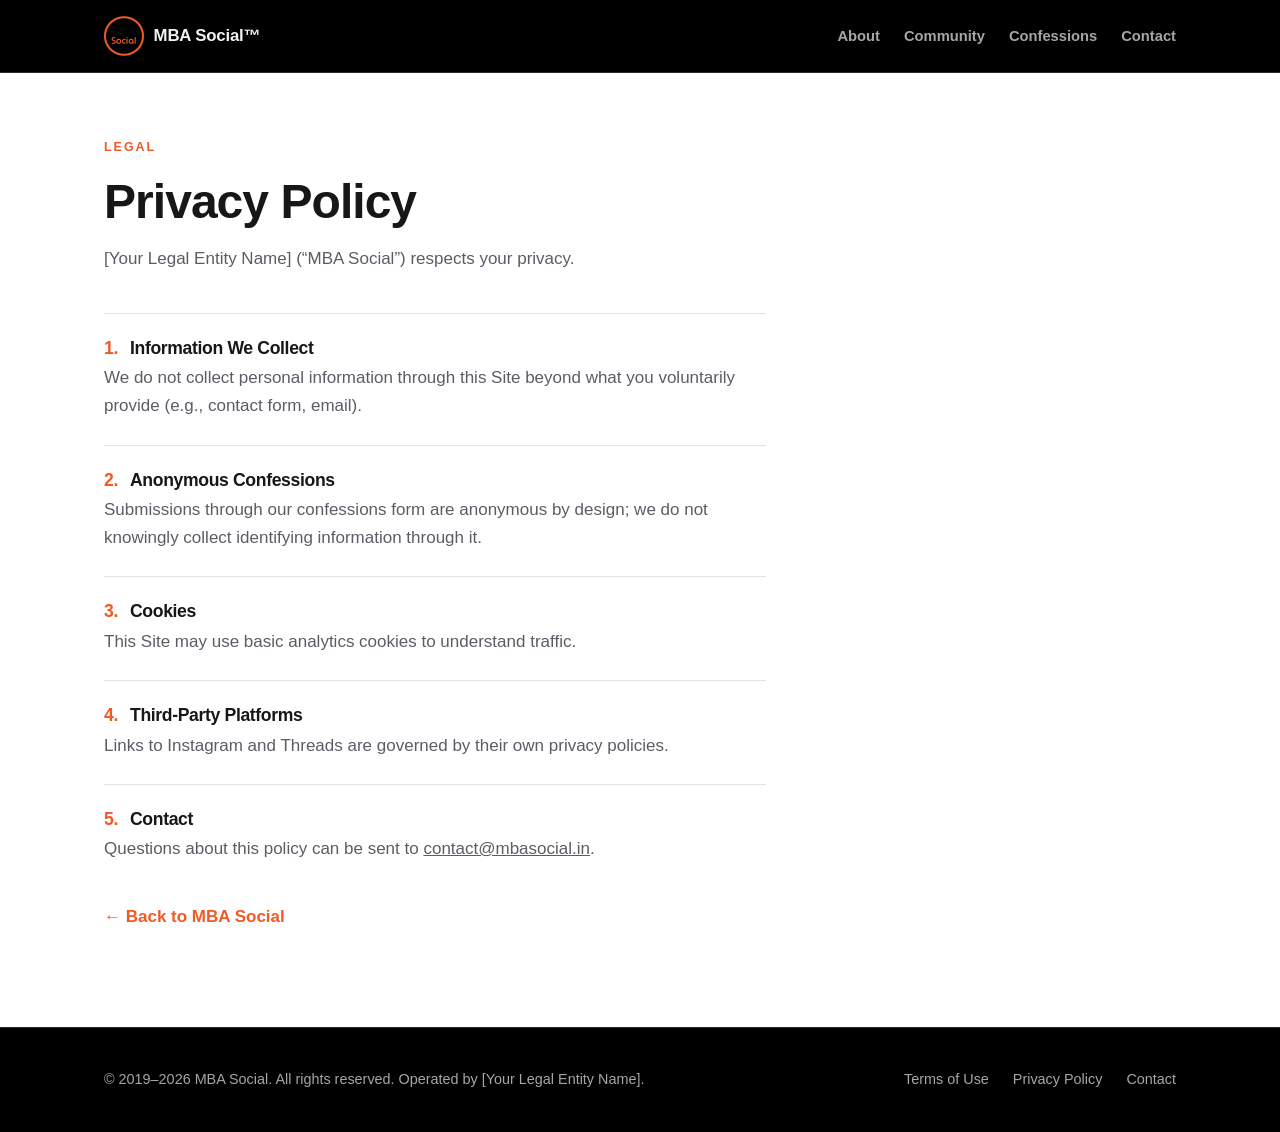
==== privacy.html @ 95b2dcb7 "Add MBA Social landing page, terms, and privacy pages Static site built from the MBA Social website " ====
<!DOCTYPE html>
<html lang="en">
<head>
<meta charset="utf-8">
<meta name="viewport" content="width=device-width, initial-scale=1">
<title>Privacy Policy — MBA Social</title>
<meta name="description" content="Privacy Policy for mbasocial.in, operated by MBA Social.">
<link rel="icon" href="logo.png">
<link rel="stylesheet" href="styles.css">

<!--
  DRAFT — pending legal review. The source copy deck notes this is a
  placeholder draft; have a lawyer review before publishing.

  PLACEHOLDER: replace every [Your Legal Entity Name] below.
-->
</head>
<body>

<a class="skip-link" href="#main">Skip to content</a>

<header class="site-header">
  <div class="wrap">
    <a class="brand" href="index.html">
      <img src="logo.png" alt="MBA Social logo" width="40" height="40">
      <span>MBA Social&trade;</span>
    </a>
    <nav class="nav nav--inline" aria-label="Primary">
      <a href="index.html#about">About</a>
      <a href="index.html#community">Community</a>
      <a href="index.html#confessions">Confessions</a>
      <a href="index.html#contact">Contact</a>
    </nav>
  </div>
</header>

<main id="main">
  <section class="legal">
    <div class="wrap">
      <div class="legal__head">
        <p class="eyebrow">Legal</p>
        <h1>Privacy Policy</h1>
        <!-- PLACEHOLDER: replace [Your Legal Entity Name] -->
        <p class="legal__meta">[Your Legal Entity Name] (&ldquo;MBA Social&rdquo;) respects your privacy.</p>
      </div>

      <ol class="clauses">
        <li>
          <h2>Information We Collect</h2>
          <p>We do not collect personal information through this Site beyond what you voluntarily provide (e.g., contact form, email).</p>
        </li>
        <li>
          <h2>Anonymous Confessions</h2>
          <p>Submissions through our confessions form are anonymous by design; we do not knowingly collect identifying information through it.</p>
        </li>
        <li>
          <h2>Cookies</h2>
          <p>This Site may use basic analytics cookies to understand traffic.</p>
        </li>
        <li>
          <h2>Third-Party Platforms</h2>
          <p>Links to Instagram and Threads are governed by their own privacy policies.</p>
        </li>
        <li>
          <h2>Contact</h2>
          <p>Questions about this policy can be sent to <a href="mailto:contact@mbasocial.in">contact@mbasocial.in</a>.</p>
        </li>
      </ol>

      <a class="back-link" href="index.html">&larr; Back to MBA Social</a>
    </div>
  </section>
</main>

<footer class="site-footer">
  <div class="wrap">
    <!-- PLACEHOLDER: replace [Your Legal Entity Name] -->
    <p>&copy; 2019&ndash;2026 MBA Social. All rights reserved. Operated by [Your Legal Entity Name].</p>
    <nav aria-label="Footer">
      <a href="terms.html">Terms of Use</a>
      <a href="privacy.html">Privacy Policy</a>
      <a href="index.html#contact">Contact</a>
    </nav>
  </div>
</footer>

</body>
</html>
---- styles.css ----
/* MBA Social — shared stylesheet
   Brand palette sampled from logo.jpeg: orange #F15A25 on black. */

:root {
  --orange: #f15a25;
  --orange-dark: #d64a18;
  --black: #000000;
  --ink: #0b0b0b;
  --ink-soft: #1a1a1a;
  --line-dark: #2a2a2a;

  --paper: #ffffff;
  --paper-alt: #faf8f7;
  --line: #e6e2e0;
  --text: #17171a;
  --text-muted: #5c5c66;
  --text-on-dark: #f4f2f1;
  --text-on-dark-muted: #a8a5a2;

  --wrap: 1120px;
  --radius: 14px;

  --s1: 0.5rem;
  --s2: 1rem;
  --s3: 1.5rem;
  --s4: 2.5rem;
  --s5: 4rem;
  --s6: 6rem;

  --sans: -apple-system, BlinkMacSystemFont, "Segoe UI", Roboto, "Helvetica Neue",
    Arial, "Noto Sans", sans-serif;
}

*,
*::before,
*::after {
  box-sizing: border-box;
}

html {
  scroll-behavior: smooth;
  /* keep anchored sections clear of the sticky header */
  scroll-padding-top: 84px;
}

body {
  margin: 0;
  font-family: var(--sans);
  font-size: 17px;
  line-height: 1.65;
  color: var(--text);
  background: var(--paper);
  -webkit-font-smoothing: antialiased;
}

img {
  max-width: 100%;
  display: block;
}

a {
  color: inherit;
}

h1,
h2,
h3 {
  line-height: 1.15;
  letter-spacing: -0.02em;
  margin: 0;
  text-wrap: balance;
}

p {
  margin: 0;
  text-wrap: pretty;
}

:focus-visible {
  outline: 3px solid var(--orange);
  outline-offset: 3px;
  border-radius: 3px;
}

.skip-link {
  position: absolute;
  left: -9999px;
  top: 0;
  background: var(--orange);
  color: #fff;
  padding: 0.75rem 1rem;
  z-index: 100;
}
.skip-link:focus {
  left: 0;
}

/* ---------- layout primitives ---------- */

.wrap {
  width: 100%;
  max-width: var(--wrap);
  margin-inline: auto;
  padding-inline: var(--s3);
}

.section {
  padding-block: var(--s6);
}

.section--dark {
  background: var(--ink);
  color: var(--text-on-dark);
}

.section--alt {
  background: var(--paper-alt);
}

.section__head {
  max-width: 60ch;
  margin-bottom: var(--s4);
}

.eyebrow {
  font-size: 0.78rem;
  font-weight: 700;
  letter-spacing: 0.16em;
  text-transform: uppercase;
  color: var(--orange);
  margin-bottom: var(--s2);
}

h2 {
  font-size: clamp(1.75rem, 3.5vw, 2.5rem);
  font-weight: 800;
}

h3 {
  font-size: 1.15rem;
  font-weight: 700;
}

.lede {
  font-size: 1.1rem;
  color: var(--text-muted);
  margin-top: var(--s2);
}

.section--dark .lede {
  color: var(--text-on-dark-muted);
}

/* ---------- buttons ---------- */

.btn {
  display: inline-flex;
  align-items: center;
  gap: 0.5rem;
  padding: 0.85rem 1.5rem;
  border-radius: 999px;
  font-weight: 700;
  font-size: 0.98rem;
  text-decoration: none;
  border: 2px solid transparent;
  transition: background-color 0.15s ease, color 0.15s ease, border-color 0.15s ease,
    transform 0.15s ease;
}

.btn:hover {
  transform: translateY(-1px);
}

.btn--primary {
  background: var(--orange);
  color: #fff;
}
.btn--primary:hover {
  background: var(--orange-dark);
}

.btn--ghost {
  border-color: currentColor;
  color: inherit;
}
.btn--ghost:hover {
  background: var(--orange);
  border-color: var(--orange);
  color: #fff;
}

.btn--outline {
  border-color: var(--line);
  color: var(--text);
  background: #fff;
}
.btn--outline:hover {
  border-color: var(--orange);
  color: var(--orange);
}

.btn-row {
  display: flex;
  flex-wrap: wrap;
  gap: var(--s2);
  margin-top: var(--s3);
}

/* ---------- header / nav ---------- */

.site-header {
  position: sticky;
  top: 0;
  z-index: 50;
  background: var(--black);
  color: var(--text-on-dark);
  border-bottom: 1px solid var(--line-dark);
}

.site-header .wrap {
  display: flex;
  flex-wrap: wrap;
  align-items: center;
  gap: var(--s3);
  min-height: 72px;
  padding-block: 0.75rem;
}

.brand {
  display: flex;
  align-items: center;
  gap: 0.6rem;
  text-decoration: none;
  font-weight: 800;
  letter-spacing: -0.01em;
  font-size: 1.05rem;
  flex: 0 0 auto;
}

.brand img {
  width: 40px;
  height: 40px;
}

.nav {
  display: flex;
  align-items: center;
  gap: var(--s3);
  margin-left: auto;
}

.nav a {
  text-decoration: none;
  font-size: 0.92rem;
  font-weight: 600;
  color: var(--text-on-dark-muted);
  white-space: nowrap;
}

.nav a:hover {
  color: var(--orange);
}

.social {
  display: flex;
  align-items: center;
  gap: 0.5rem;
  margin-left: var(--s2);
  padding-left: var(--s3);
  border-left: 1px solid var(--line-dark);
}

.social a {
  display: grid;
  place-items: center;
  width: 38px;
  height: 38px;
  border-radius: 50%;
  color: var(--text-on-dark);
  border: 1px solid var(--line-dark);
}

.social a:hover {
  background: var(--orange);
  border-color: var(--orange);
  color: #fff;
}

.social svg {
  width: 19px;
  height: 19px;
}

/* mobile menu toggle — hidden on desktop */
.nav-toggle {
  display: none;
  margin-left: auto;
  background: none;
  border: 1px solid var(--line-dark);
  color: inherit;
  border-radius: 10px;
  padding: 0.5rem 0.7rem;
  cursor: pointer;
}

.nav-toggle svg {
  width: 22px;
  height: 22px;
  display: block;
}

/* ---------- hero ---------- */

.hero {
  background: var(--black);
  color: var(--text-on-dark);
  padding-block: clamp(4rem, 12vw, 8rem);
  position: relative;
  overflow: hidden;
}

.hero::after {
  /* soft orange glow behind the copy */
  content: "";
  position: absolute;
  width: 700px;
  height: 700px;
  right: -180px;
  top: -280px;
  background: radial-gradient(circle, rgba(241, 90, 37, 0.28), transparent 62%);
  pointer-events: none;
}

.hero .wrap {
  position: relative;
  z-index: 1;
}

.hero__inner {
  max-width: 46rem;
}

.hero h1 {
  font-size: clamp(2.25rem, 6vw, 4rem);
  font-weight: 800;
}

.hero h1 .accent {
  color: var(--orange);
}

.hero p {
  font-size: clamp(1.05rem, 2vw, 1.25rem);
  color: var(--text-on-dark-muted);
  margin-top: var(--s3);
  max-width: 40rem;
}

.badge {
  display: inline-flex;
  align-items: center;
  gap: 0.5rem;
  font-size: 0.78rem;
  font-weight: 700;
  letter-spacing: 0.14em;
  text-transform: uppercase;
  color: var(--orange);
  border: 1px solid rgba(241, 90, 37, 0.45);
  border-radius: 999px;
  padding: 0.35rem 0.9rem;
  margin-bottom: var(--s3);
}

/* ---------- about ---------- */

.prose {
  max-width: 68ch;
  display: grid;
  gap: var(--s2);
  font-size: 1.05rem;
  color: var(--text-muted);
}

.prose strong {
  color: var(--text);
}

/* ---------- cards ---------- */

.cards {
  display: grid;
  grid-template-columns: repeat(auto-fit, minmax(240px, 1fr));
  gap: var(--s3);
}

.card {
  background: #fff;
  border: 1px solid var(--line);
  border-radius: var(--radius);
  padding: var(--s3);
  display: grid;
  gap: 0.6rem;
  align-content: start;
  transition: border-color 0.15s ease, transform 0.15s ease;
}

.card:hover {
  border-color: var(--orange);
  transform: translateY(-2px);
}

.card__num {
  font-size: 0.75rem;
  font-weight: 800;
  letter-spacing: 0.14em;
  color: var(--orange);
}

.card p {
  color: var(--text-muted);
  font-size: 0.98rem;
}

/* ---------- stats ---------- */

.stats {
  display: grid;
  grid-template-columns: repeat(auto-fit, minmax(180px, 1fr));
  gap: var(--s3);
}

.stat {
  border-top: 3px solid var(--orange);
  padding-top: var(--s2);
}

.stat__value {
  font-size: clamp(2rem, 5vw, 3rem);
  font-weight: 800;
  letter-spacing: -0.03em;
  color: var(--orange);
  line-height: 1.05;
}

.stat__label {
  color: var(--text-on-dark-muted);
  font-size: 0.95rem;
  margin-top: 0.35rem;
}

/* ---------- confessions ---------- */

.panel {
  background: var(--ink);
  color: var(--text-on-dark);
  border-radius: var(--radius);
  padding: clamp(1.75rem, 5vw, 3.25rem);
}

.panel h2 {
  max-width: 20ch;
}

.panel .lede {
  color: var(--text-on-dark-muted);
  max-width: 55ch;
}

.fineprint {
  font-size: 0.85rem;
  color: var(--text-on-dark-muted);
  margin-top: var(--s2);
  max-width: 52ch;
}

/* ---------- placements ---------- */

.split {
  display: grid;
  grid-template-columns: repeat(auto-fit, minmax(280px, 1fr));
  gap: var(--s4);
  align-items: start;
}

.tags {
  list-style: none;
  margin: 0;
  padding: 0;
  display: grid;
  gap: 0.65rem;
}

.tags li {
  display: flex;
  align-items: center;
  gap: 0.75rem;
  background: #fff;
  border: 1px solid var(--line);
  border-left: 3px solid var(--orange);
  border-radius: 10px;
  padding: 0.8rem 1rem;
  font-weight: 600;
  font-size: 0.98rem;
}

/* ---------- contact ---------- */

.contact-grid {
  display: grid;
  grid-template-columns: repeat(auto-fit, minmax(220px, 1fr));
  gap: var(--s3);
  margin-top: var(--s3);
}

.contact-item {
  border-top: 1px solid var(--line-dark);
  padding-top: var(--s2);
}

.contact-item dt {
  font-size: 0.75rem;
  font-weight: 800;
  letter-spacing: 0.14em;
  text-transform: uppercase;
  color: var(--orange);
}

.contact-item dd {
  margin: 0.4rem 0 0;
  font-size: 1.1rem;
  font-weight: 600;
}

.contact-item a {
  text-decoration: none;
  border-bottom: 1px solid rgba(241, 90, 37, 0.5);
}

.contact-item a:hover {
  color: var(--orange);
}

/* ---------- footer ---------- */

.site-footer {
  background: var(--black);
  color: var(--text-on-dark-muted);
  border-top: 1px solid var(--line-dark);
  padding-block: var(--s4);
  font-size: 0.9rem;
}

.site-footer .wrap {
  display: flex;
  flex-wrap: wrap;
  gap: var(--s2) var(--s4);
  align-items: center;
  justify-content: space-between;
}

.site-footer nav {
  display: flex;
  flex-wrap: wrap;
  gap: var(--s3);
}

.site-footer a {
  text-decoration: none;
}

.site-footer a:hover {
  color: var(--orange);
}

/* ---------- legal pages ---------- */

.legal {
  padding-block: var(--s5) var(--s6);
}

.legal__head {
  max-width: 60ch;
  margin-bottom: var(--s4);
}

.legal h1 {
  font-size: clamp(2rem, 5vw, 3rem);
  font-weight: 800;
}

.legal__meta {
  color: var(--text-muted);
  margin-top: var(--s2);
}

.clauses {
  max-width: 70ch;
  display: grid;
  gap: var(--s3);
  counter-reset: clause;
  list-style: none;
  margin: 0;
  padding: 0;
}

.clauses li {
  counter-increment: clause;
  border-top: 1px solid var(--line);
  padding-top: var(--s3);
  color: var(--text-muted);
}

.clauses li h2 {
  font-size: 1.1rem;
  font-weight: 700;
  color: var(--text);
  margin-bottom: 0.4rem;
  display: flex;
  gap: 0.75rem;
}

.clauses li h2::before {
  content: counter(clause) ".";
  color: var(--orange);
  font-variant-numeric: tabular-nums;
}

.back-link {
  display: inline-flex;
  align-items: center;
  gap: 0.4rem;
  margin-top: var(--s4);
  font-weight: 600;
  text-decoration: none;
  color: var(--orange);
}

.back-link:hover {
  text-decoration: underline;
}

/* ---------- responsive ---------- */

@media (max-width: 860px) {
  .site-header .wrap {
    gap: var(--s2);
  }

  /* visual order on mobile: brand · [flex gap] · social · hamburger · nav row */
  .brand {
    order: 1;
  }

  .social {
    order: 2;
    margin-left: auto;
    border-left: 0;
    padding-left: 0;
  }

  .nav-toggle {
    display: block;
    order: 3;
    margin-left: 0;
  }

  .nav {
    order: 4;
    flex-basis: 100%;
    flex-direction: column;
    align-items: flex-start;
    gap: 0;
    margin-left: 0;
    border-top: 1px solid var(--line-dark);
    padding-top: var(--s1);
  }

  .nav[hidden] {
    display: none;
  }

  .nav a {
    display: block;
    width: 100%;
    padding: 0.7rem 0;
    font-size: 1rem;
    color: var(--text-on-dark);
  }

  /* legal pages have no hamburger — keep their short nav as an inline row */
  .nav--inline {
    flex-basis: auto;
    flex-direction: row;
    flex-wrap: wrap;
    gap: var(--s2) var(--s3);
    margin-left: auto;
    border-top: 0;
    padding-top: 0;
  }

  .nav--inline a {
    width: auto;
    padding: 0;
    font-size: 0.9rem;
    color: var(--text-on-dark-muted);
  }

  .section {
    padding-block: var(--s5);
  }
}

@media (prefers-reduced-motion: reduce) {
  html {
    scroll-behavior: auto;
  }
  * {
    transition: none !important;
  }
}
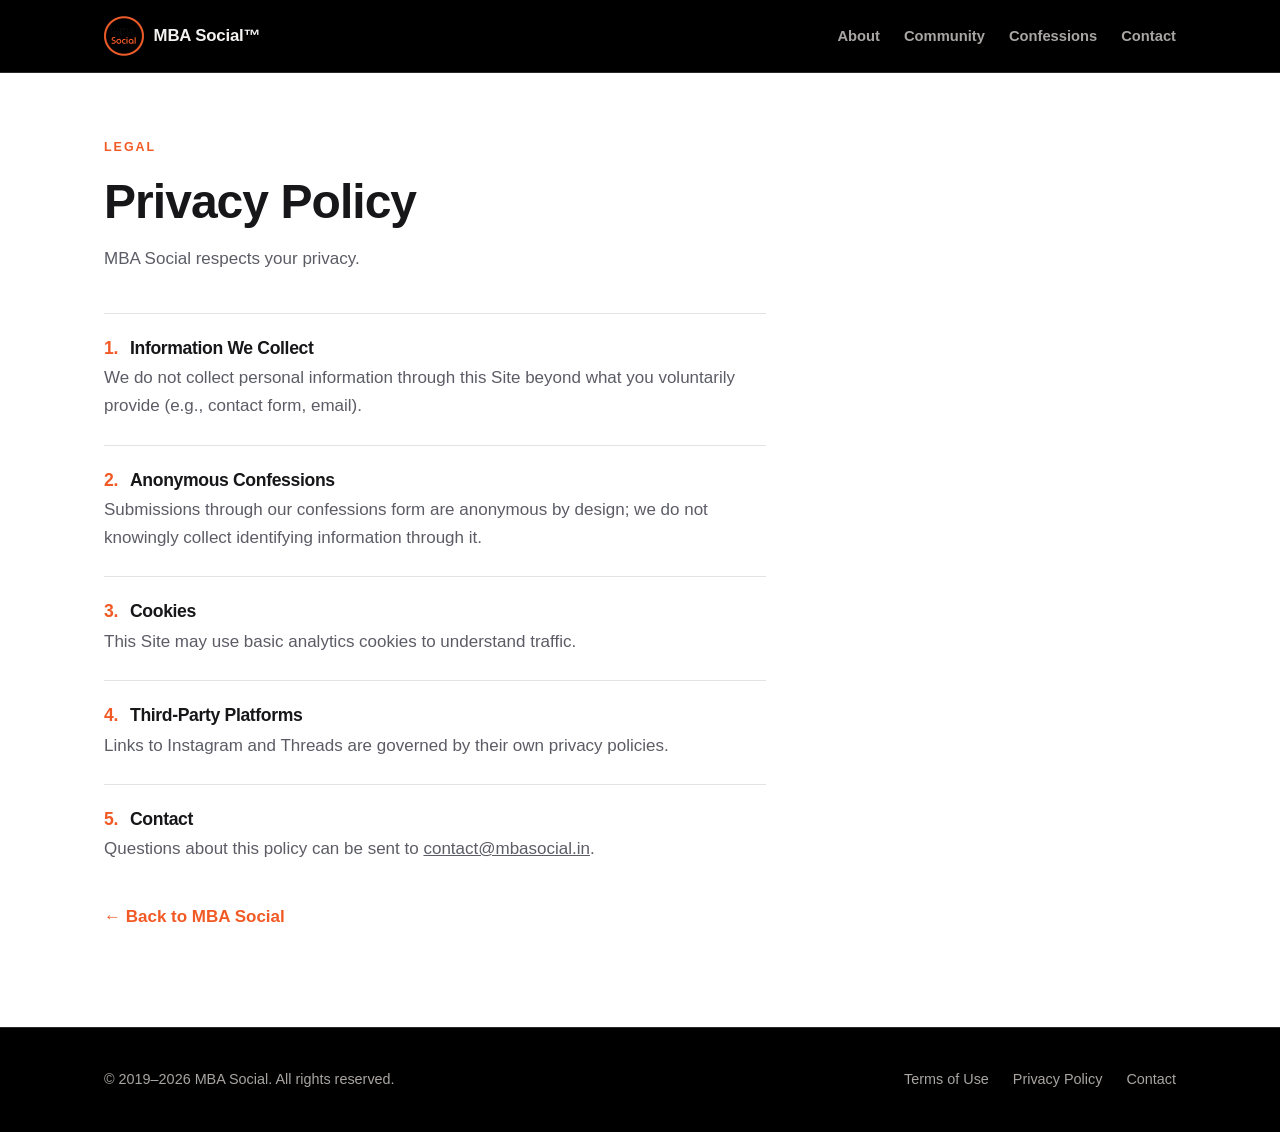
==== commit 9ea33bde: "Wire up live links and drop the legal entity placeholder All five placeholders resolved:  - Instagra" ====
--- a/privacy.html
+++ b/privacy.html
@@ -7,12 +7,11 @@
 <meta name="description" content="Privacy Policy for mbasocial.in, operated by MBA Social.">
 <link rel="icon" href="logo.png">
 <link rel="stylesheet" href="styles.css">
+<link rel="canonical" href="https://mbasocial.in/privacy.html">
 
 <!--
   DRAFT — pending legal review. The source copy deck notes this is a
   placeholder draft; have a lawyer review before publishing.
-
-  PLACEHOLDER: replace every [Your Legal Entity Name] below.
 -->
 </head>
 <body>
@@ -40,8 +39,7 @@
       <div class="legal__head">
         <p class="eyebrow">Legal</p>
         <h1>Privacy Policy</h1>
-        <!-- PLACEHOLDER: replace [Your Legal Entity Name] -->
-        <p class="legal__meta">[Your Legal Entity Name] (&ldquo;MBA Social&rdquo;) respects your privacy.</p>
+        <p class="legal__meta">MBA Social respects your privacy.</p>
       </div>
 
       <ol class="clauses">
@@ -74,8 +72,7 @@
 
 <footer class="site-footer">
   <div class="wrap">
-    <!-- PLACEHOLDER: replace [Your Legal Entity Name] -->
-    <p>&copy; 2019&ndash;2026 MBA Social. All rights reserved. Operated by [Your Legal Entity Name].</p>
+    <p>&copy; 2019&ndash;2026 MBA Social. All rights reserved.</p>
     <nav aria-label="Footer">
       <a href="terms.html">Terms of Use</a>
       <a href="privacy.html">Privacy Policy</a>
